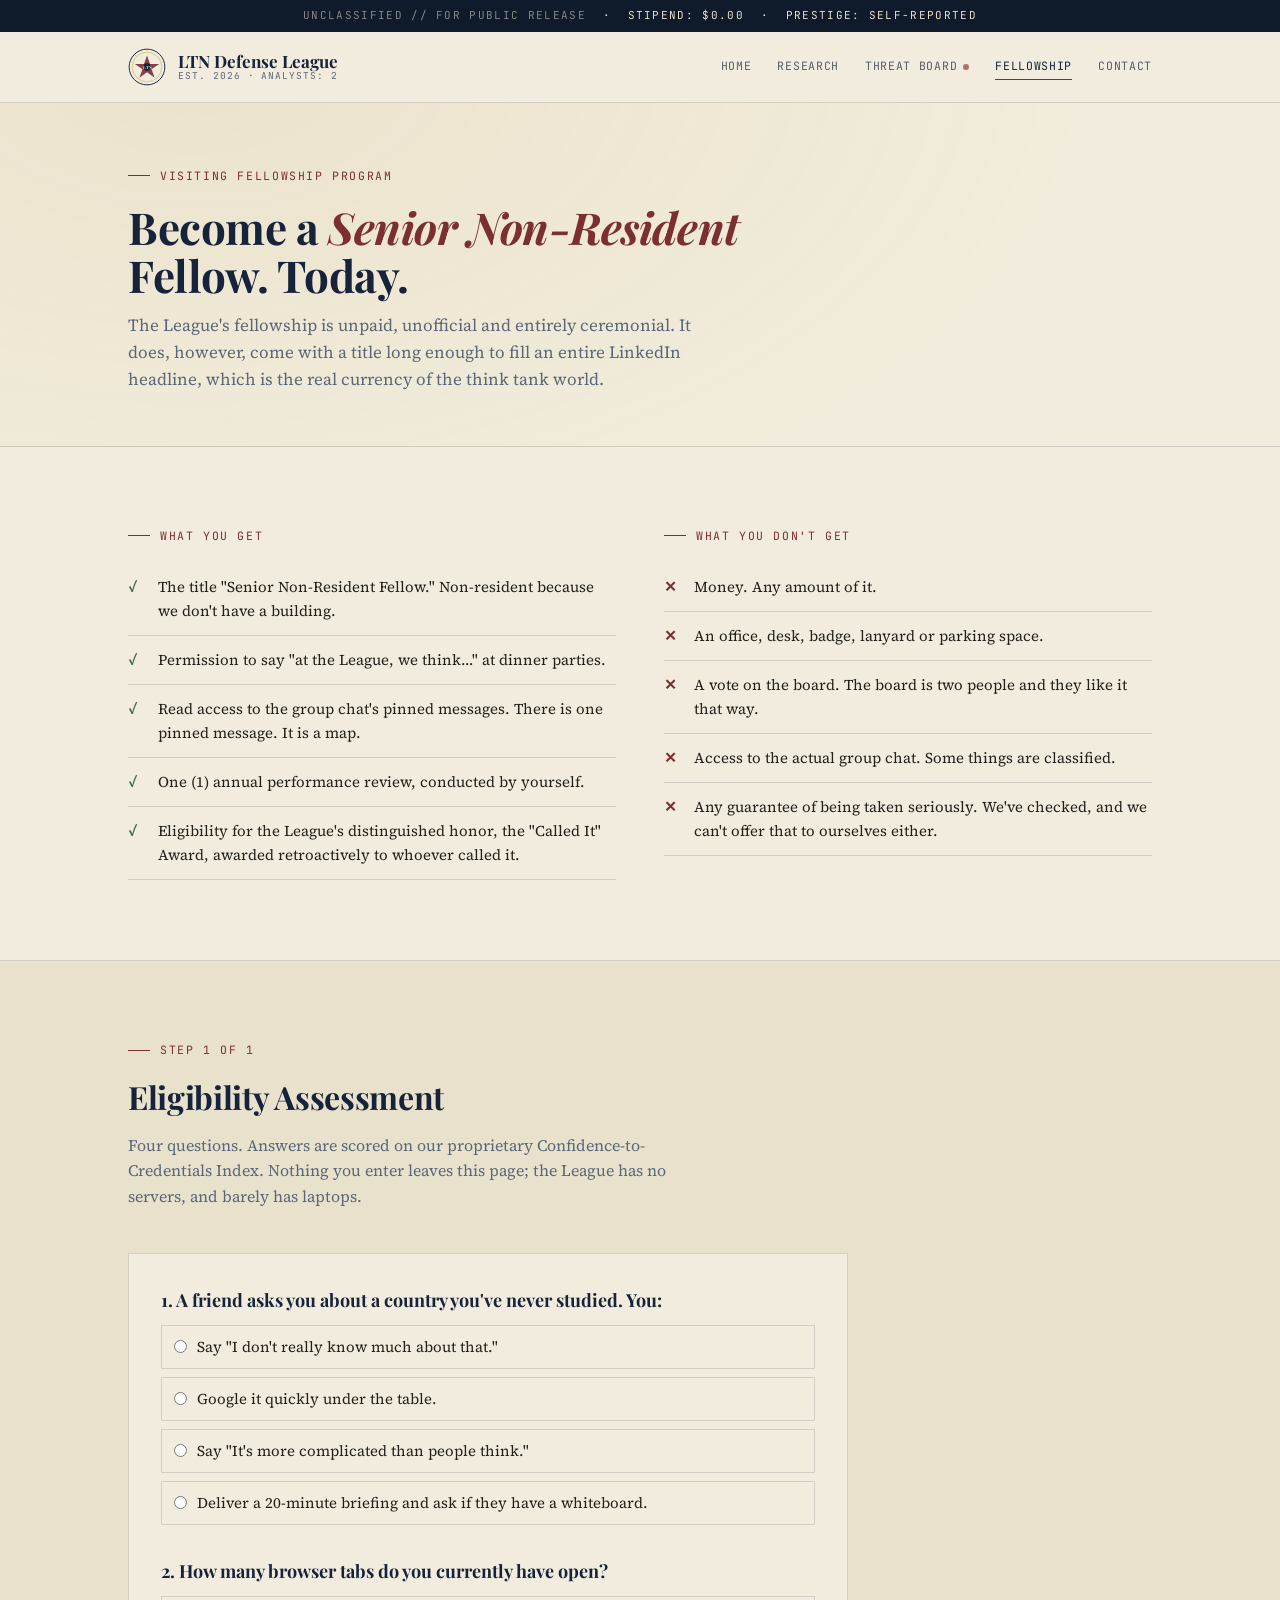
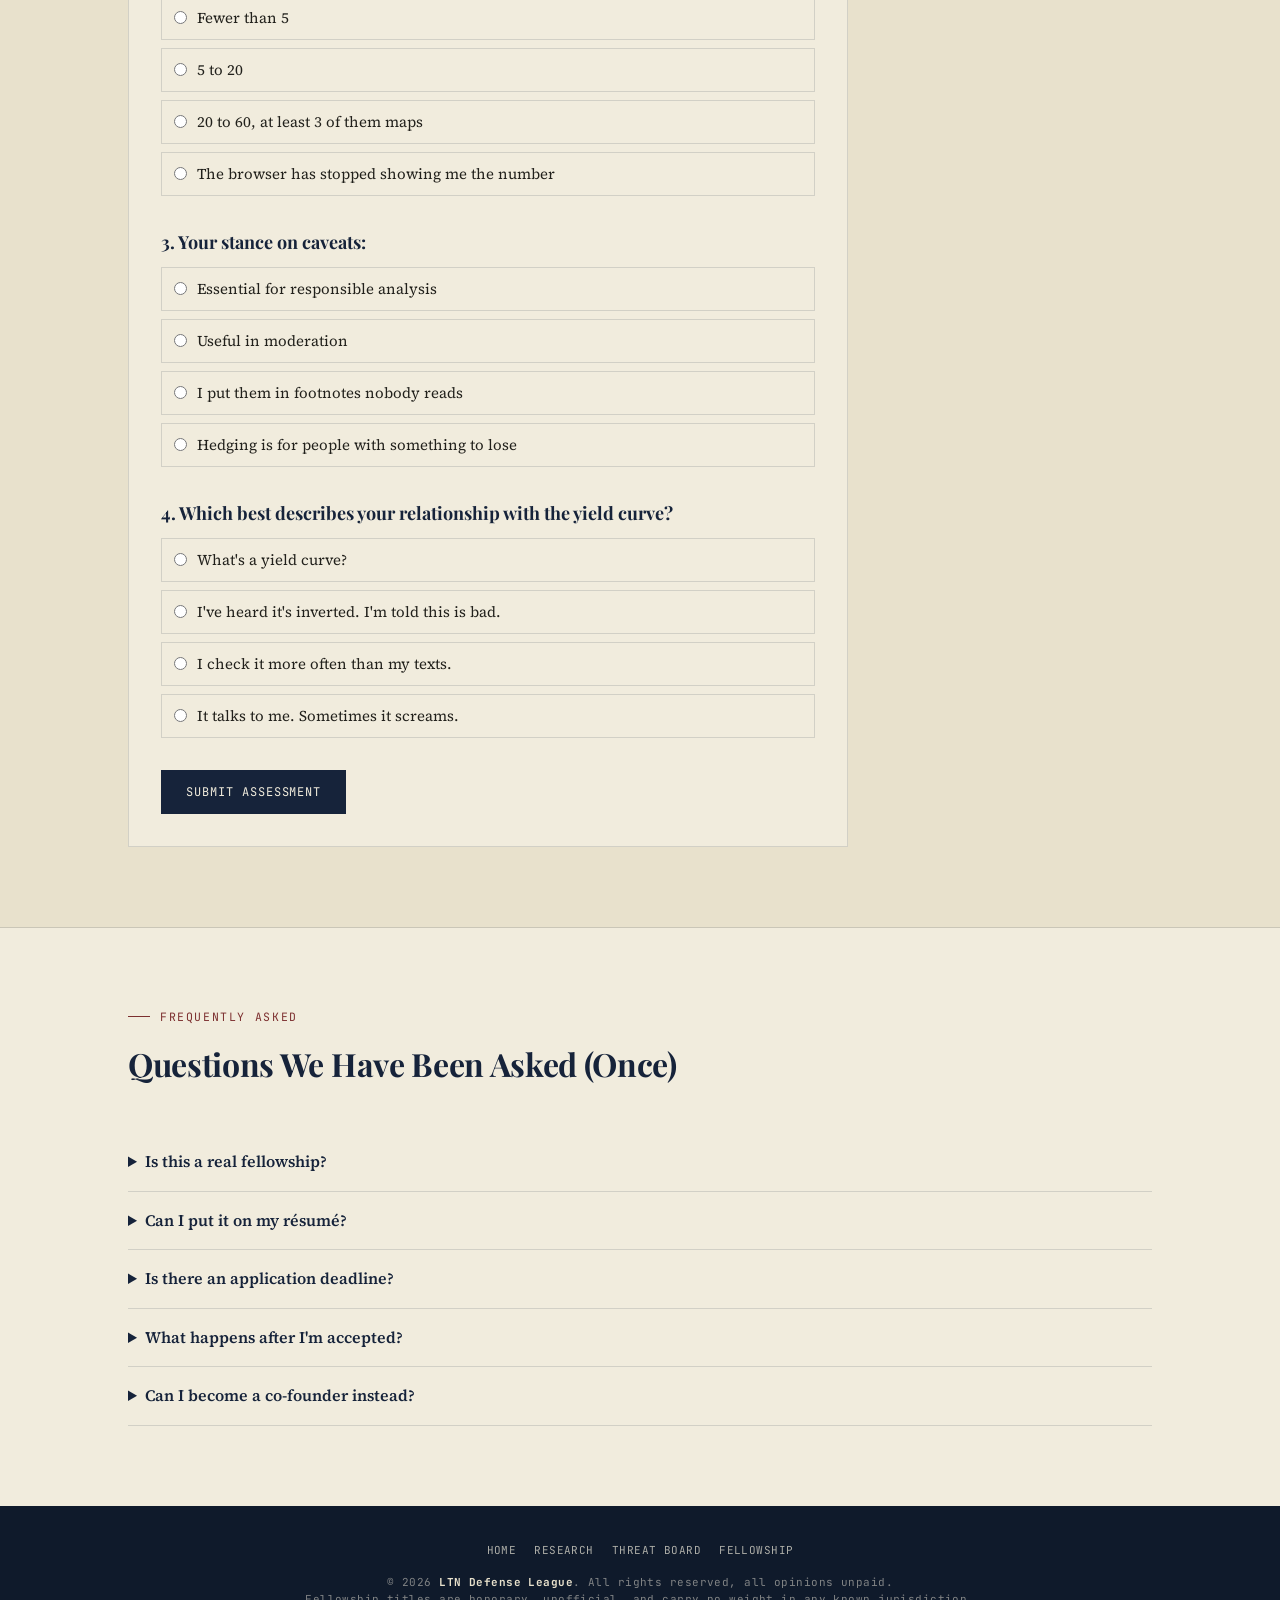
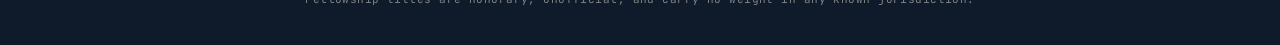
==== fellowship.html @ 0c13fc31 "Add files via upload" ====
<!DOCTYPE html>
<html lang="en">
<head>
<meta charset="UTF-8">
<meta name="viewport" content="width=device-width, initial-scale=1.0">
<title>Visiting Fellowship — LTN Defense League</title>
<meta name="description" content="The LTN Defense League's unpaid, unofficial, entirely ceremonial Visiting Fellowship. Take the eligibility quiz.">
<link rel="preconnect" href="https://fonts.googleapis.com">
<link href="https://fonts.googleapis.com/css2?family=Playfair+Display:ital,wght@0,500;0,600;0,700;0,800;1,500&family=Source+Serif+4:ital,opsz,wght@0,8..60,400;0,8..60,500;0,8..60,600;1,8..60,400&family=JetBrains+Mono:wght@400;500;700&display=swap" rel="stylesheet">
<link rel="stylesheet" href="styles.css">
</head>
<body>

  <div class="classband"><span>UNCLASSIFIED // FOR PUBLIC RELEASE</span> &nbsp;·&nbsp; STIPEND: $0.00 &nbsp;·&nbsp; PRESTIGE: SELF-REPORTED</div>

  <header>
    <div class="headerbar">
      <a class="brand" href="index.html">
        <svg class="seal" viewBox="0 0 100 100" aria-hidden="true">
          <circle cx="50" cy="50" r="47" fill="none" stroke="#16233a" stroke-width="2.5"/>
          <circle cx="50" cy="50" r="39" fill="none" stroke="#b8952f" stroke-width="1.2"/>
          <path d="M50 20 L58 42 L82 42 L62 56 L70 78 L50 64 L30 78 L38 56 L18 42 L42 42 Z" fill="#7c2f2f" opacity="0.9"/>
          <circle cx="50" cy="50" r="10" fill="#16233a"/>
          <text x="50" y="54" text-anchor="middle" font-family="Playfair Display, serif" font-weight="700" font-size="11" fill="#f1ecdd">LTN</text>
        </svg>
        <div class="brand-text">
          <div class="name">LTN Defense League</div>
          <div class="sub">Est. 2026 · Analysts: 2</div>
        </div>
      </a>
      <button class="navtoggle" aria-expanded="false">Menu</button>
      <nav class="main">
        <a href="index.html">Home</a>
        <a href="research.html">Research</a>
        <a href="threat-board.html" class="live">Threat Board</a>
        <a href="fellowship.html" class="active">Fellowship</a>
        <a href="index.html#contact">Contact</a>
      </nav>
    </div>
  </header>

  <section class="pagehero">
    <div class="wrap">
      <div class="eyebrow">Visiting Fellowship Program</div>
      <h1>Become a <em>Senior Non-Resident</em> Fellow. Today.</h1>
      <p>The League's fellowship is unpaid, unofficial and entirely ceremonial. It does, however, come with a title long enough to fill an entire LinkedIn headline, which is the real currency of the think tank world.</p>
    </div>
  </section>

  <section class="bordered">
    <div class="wrap two-col">
      <div>
        <div class="eyebrow">What You Get</div>
        <ul class="checklist">
          <li>The title "Senior Non-Resident Fellow." Non-resident because we don't have a building.</li>
          <li>Permission to say "at the League, we think…" at dinner parties.</li>
          <li>Read access to the group chat's pinned messages. There is one pinned message. It is a map.</li>
          <li>One (1) annual performance review, conducted by yourself.</li>
          <li>Eligibility for the League's distinguished honor, the "Called It" Award, awarded retroactively to whoever called it.</li>
        </ul>
      </div>
      <div>
        <div class="eyebrow">What You Don't Get</div>
        <ul class="checklist no">
          <li>Money. Any amount of it.</li>
          <li>An office, desk, badge, lanyard or parking space.</li>
          <li>A vote on the board. The board is two people and they like it that way.</li>
          <li>Access to the actual group chat. Some things are classified.</li>
          <li>Any guarantee of being taken seriously. We've checked, and we can't offer that to ourselves either.</li>
        </ul>
      </div>
    </div>
  </section>

  <section class="alt bordered">
    <div class="wrap">
      <div class="section-head">
        <div class="eyebrow">Step 1 of 1</div>
        <h2>Eligibility Assessment</h2>
        <p>Four questions. Answers are scored on our proprietary Confidence-to-Credentials Index. Nothing you enter leaves this page; the League has no servers, and barely has laptops.</p>
      </div>
      <form class="quiz" id="quiz">
        <fieldset>
          <legend>1. A friend asks you about a country you've never studied. You:</legend>
          <label><input type="radio" name="q1" value="0">Say "I don't really know much about that."</label>
          <label><input type="radio" name="q1" value="1">Google it quickly under the table.</label>
          <label><input type="radio" name="q1" value="2">Say "It's more complicated than people think."</label>
          <label><input type="radio" name="q1" value="3">Deliver a 20-minute briefing and ask if they have a whiteboard.</label>
        </fieldset>
        <fieldset>
          <legend>2. How many browser tabs do you currently have open?</legend>
          <label><input type="radio" name="q2" value="0">Fewer than 5</label>
          <label><input type="radio" name="q2" value="1">5 to 20</label>
          <label><input type="radio" name="q2" value="2">20 to 60, at least 3 of them maps</label>
          <label><input type="radio" name="q2" value="3">The browser has stopped showing me the number</label>
        </fieldset>
        <fieldset>
          <legend>3. Your stance on caveats:</legend>
          <label><input type="radio" name="q3" value="0">Essential for responsible analysis</label>
          <label><input type="radio" name="q3" value="1">Useful in moderation</label>
          <label><input type="radio" name="q3" value="2">I put them in footnotes nobody reads</label>
          <label><input type="radio" name="q3" value="3">Hedging is for people with something to lose</label>
        </fieldset>
        <fieldset>
          <legend>4. Which best describes your relationship with the yield curve?</legend>
          <label><input type="radio" name="q4" value="0">What's a yield curve?</label>
          <label><input type="radio" name="q4" value="1">I've heard it's inverted. I'm told this is bad.</label>
          <label><input type="radio" name="q4" value="2">I check it more often than my texts.</label>
          <label><input type="radio" name="q4" value="3">It talks to me. Sometimes it screams.</label>
        </fieldset>
        <button type="submit" class="btn solid">Submit Assessment</button>
        <div class="verdict" id="verdict" role="status" aria-live="polite">
          <h3></h3>
          <p></p>
        </div>
      </form>
    </div>
  </section>

  <section>
    <div class="wrap">
      <div class="section-head">
        <div class="eyebrow">Frequently Asked</div>
        <h2>Questions We Have Been Asked (Once)</h2>
      </div>
      <div class="faq">
        <details>
          <summary>Is this a real fellowship?</summary>
          <p>It is exactly as real as the League. Interpret that however you like.</p>
        </details>
        <details>
          <summary>Can I put it on my résumé?</summary>
          <p>We can't stop you. One of our co-founders has submitted roughly 1,000 résumés and can confirm that nobody checks.</p>
        </details>
        <details>
          <summary>Is there an application deadline?</summary>
          <p>Applications are accepted on a rolling basis, which is a professional way of saying we haven't thought about it.</p>
        </details>
        <details>
          <summary>What happens after I'm accepted?</summary>
          <p>Nothing. That's the beauty of it.</p>
        </details>
        <details>
          <summary>Can I become a co-founder instead?</summary>
          <p>The League will accept a third co-founder with a strong LinkedIn banner. Board approval required (estimated deliberation time: four minutes).</p>
        </details>
      </div>
    </div>
  </section>

  <footer>
    <div class="wrap">
      <nav>
        <a href="index.html">Home</a>
        <a href="research.html">Research</a>
        <a href="threat-board.html">Threat Board</a>
        <a href="fellowship.html">Fellowship</a>
      </nav>
      &copy; 2026 <strong>LTN Defense League</strong>. All rights reserved, all opinions unpaid.<br>
      Fellowship titles are honorary, unofficial, and carry no weight in any known jurisdiction.
    </div>
  </footer>

<script src="script.js"></script>
</body>
</html>
---- styles.css ----
:root{
  --navy: #16233a;
  --navy-deep: #0f1a2b;
  --parchment: #f1ecdd;
  --parchment-2: #e8e1cc;
  --maroon: #7c2f2f;
  --maroon-bright: #9c3b3b;
  --brass: #b8952f;
  --ink: #21201b;
  --slate: #5b6779;
  --green: #3d6b45;
  --rule: rgba(22,35,58,0.14);
}
*{box-sizing:border-box; margin:0; padding:0;}
html{scroll-behavior:smooth;}
body{
  background:var(--parchment);
  color:var(--ink);
  font-family:'Source Serif 4', serif;
  line-height:1.6;
  -webkit-font-smoothing:antialiased;
}
h1,h2,h3,h4{
  font-family:'Playfair Display', serif;
  font-weight:700;
  letter-spacing:-0.01em;
  color:var(--navy);
}
.mono{font-family:'JetBrains Mono', monospace; letter-spacing:0.04em;}
a{color:inherit;}
.wrap{max-width:1080px; margin:0 auto; padding:0 28px;}
@media (max-width:640px){ .wrap{padding:0 16px;} }

/* Classification banner */
.classband{
  background:var(--navy-deep);
  color:var(--parchment-2);
  font-family:'JetBrains Mono', monospace;
  font-size:11px;
  letter-spacing:0.12em;
  text-align:center;
  padding:7px 10px;
  text-transform:uppercase;
}
.classband span{opacity:0.55;}

/* Header */
header{
  background:var(--parchment);
  border-bottom:1px solid var(--rule);
  position:sticky; top:0; z-index:50;
}
.headerbar{
  display:flex; align-items:center; justify-content:space-between;
  padding:16px 28px;
  max-width:1080px; margin:0 auto;
}
@media (max-width:640px){ .headerbar{padding:12px 16px;} }
.brand{display:flex; align-items:center; gap:12px; text-decoration:none;}
.brand .seal{width:38px; height:38px; flex-shrink:0;}
.brand-text{line-height:1.1;}
.brand-text .name{font-family:'Playfair Display', serif; font-weight:700; font-size:17px; color:var(--navy);}
.brand-text .sub{font-family:'JetBrains Mono', monospace; font-size:9.5px; letter-spacing:0.1em; color:var(--slate); text-transform:uppercase;}
nav.main{display:flex; gap:26px; font-family:'JetBrains Mono', monospace; font-size:11.5px; letter-spacing:0.06em; text-transform:uppercase;}
nav.main a{text-decoration:none; color:var(--navy); opacity:0.7; transition:opacity .15s; padding:4px 0; border-bottom:1px solid transparent;}
nav.main a:hover{opacity:1;}
nav.main a.active{opacity:1; border-bottom-color:var(--maroon);}
nav.main a.live::after{content:''; display:inline-block; width:6px; height:6px; border-radius:50%; background:var(--maroon-bright); margin-left:6px; vertical-align:middle; animation:pulse 1.6s infinite;}
.navtoggle{display:none; background:none; border:1px solid var(--navy); color:var(--navy); font-family:'JetBrains Mono', monospace; font-size:11px; letter-spacing:0.08em; text-transform:uppercase; padding:8px 12px; cursor:pointer;}
@media (max-width:820px){
  .navtoggle{display:block;}
  nav.main{display:none; position:absolute; top:100%; left:0; right:0; flex-direction:column; gap:0; background:var(--parchment); border-bottom:1px solid var(--rule);}
  nav.main.open{display:flex;}
  nav.main a{padding:14px 16px; border-bottom:1px solid var(--rule);}
  nav.main a.active{border-bottom-color:var(--rule); color:var(--maroon);}
}
@keyframes pulse{0%,100%{opacity:1;} 50%{opacity:0.25;}}

/* Shared bits */
.eyebrow{
  font-family:'JetBrains Mono', monospace;
  font-size:11.5px; letter-spacing:0.14em; text-transform:uppercase;
  color:var(--maroon); margin-bottom:18px; display:flex; align-items:center; gap:10px;
}
.eyebrow::before{content:''; width:22px; height:1px; background:var(--maroon);}
.btn{
  display:inline-block; padding:13px 24px; font-family:'JetBrains Mono', monospace;
  font-size:12px; letter-spacing:0.08em; text-transform:uppercase; text-decoration:none;
  border:1px solid var(--navy); color:var(--navy); transition:all .15s; background:none; cursor:pointer;
}
.btn.solid{background:var(--navy); color:var(--parchment);}
.btn.solid:hover{background:var(--navy-deep);}
.btn:not(.solid):hover{background:var(--navy); color:var(--parchment);}
section{padding:80px 0;}
@media (max-width:640px){ section{padding:56px 0;} }
.section-head{margin-bottom:44px;}
.section-head .eyebrow{margin-bottom:12px;}
.section-head h2{font-size:32px;}
.section-head p{color:var(--slate); max-width:560px; font-size:16px; margin-top:10px;}
.section-foot{margin-top:32px;}
.bordered{border-bottom:1px solid var(--rule);}
.alt{background:var(--parchment-2);}

/* Page hero (inner pages) */
.pagehero{
  background:radial-gradient(ellipse 900px 500px at 15% -10%, rgba(184,149,47,0.10), transparent), var(--parchment);
  padding:64px 0 52px; border-bottom:1px solid var(--rule);
}
.pagehero h1{font-size:44px; line-height:1.08; margin-bottom:14px; max-width:720px;}
.pagehero h1 em{font-style:italic; color:var(--maroon);}
.pagehero p{font-size:17px; color:var(--slate); max-width:600px;}
@media (max-width:640px){ .pagehero h1{font-size:32px;} }

/* Home hero */
.hero{
  background:radial-gradient(ellipse 900px 500px at 15% -10%, rgba(184,149,47,0.10), transparent), var(--parchment);
  padding:88px 0 72px;
  border-bottom:1px solid var(--rule);
}
.hero-inner{display:grid; grid-template-columns:1fr auto; gap:48px; align-items:center;}
.hero h1{font-size:52px; line-height:1.06; margin-bottom:20px; max-width:640px;}
.hero h1 em{font-style:italic; color:var(--maroon);}
.hero p.lede{font-size:18px; color:var(--slate); max-width:520px; margin-bottom:28px;}
.hero-actions{display:flex; gap:16px; flex-wrap:wrap;}
.seal-block{text-align:center; flex-shrink:0;}
.seal-big{width:150px; height:150px;}
.seal-caption{font-family:'JetBrains Mono', monospace; font-size:9.5px; letter-spacing:0.1em; color:var(--slate); margin-top:10px; text-transform:uppercase;}
@media (max-width:820px){
  .hero{padding:56px 0 48px;}
  .hero-inner{grid-template-columns:1fr;}
  .hero h1{font-size:36px;}
  .seal-block{order:-1;}
  .seal-big{width:96px; height:96px;}
}

/* Stat strip */
.statstrip{background:var(--navy); color:var(--parchment); border-bottom:1px solid rgba(255,255,255,0.08);}
.stats{display:grid; grid-template-columns:repeat(4,1fr); padding:26px 0;}
.stat{text-align:center; border-left:1px solid rgba(255,255,255,0.12); padding:0 12px;}
.stat:first-child{border-left:none;}
.stat .num{font-family:'Playfair Display', serif; font-weight:800; font-size:30px; color:var(--brass); font-variant-numeric:tabular-nums;}
.stat .label{font-family:'JetBrains Mono', monospace; font-size:10px; letter-spacing:0.08em; text-transform:uppercase; color:rgba(241,236,221,0.65); margin-top:4px;}
@media (max-width:640px){
  .stats{grid-template-columns:repeat(2,1fr); row-gap:20px;}
  .stat:nth-child(3){border-left:none;}
}

/* Mission */
.mission-grid{display:grid; grid-template-columns:1.1fr 0.9fr; gap:56px; align-items:start;}
.mission blockquote{
  font-family:'Playfair Display', serif; font-style:italic; font-weight:500;
  font-size:24px; line-height:1.4; color:var(--navy); border-left:3px solid var(--maroon);
  padding-left:22px; margin-bottom:22px;
}
.mission p{color:#3a3a35; font-size:16px; margin-bottom:14px;}
.doctrine-list{list-style:none;}
.doctrine-list li{display:flex; gap:14px; padding:16px 0; border-bottom:1px solid var(--rule);}
.doctrine-list li:last-child{border-bottom:none;}
.doctrine-list .idx{font-family:'JetBrains Mono', monospace; color:var(--maroon); font-weight:700; font-size:13px; flex-shrink:0; width:20px;}
.doctrine-list strong{display:block; color:var(--navy); font-size:15.5px; margin-bottom:3px;}
.doctrine-list span{color:var(--slate); font-size:14px;}
@media (max-width:820px){ .mission-grid{grid-template-columns:1fr; gap:32px;} }

/* Scholars */
.scholar-grid{display:grid; grid-template-columns:1fr 1fr; gap:32px;}
@media (max-width:820px){ .scholar-grid{grid-template-columns:1fr;} }
.scholar-card{background:var(--parchment); border:1px solid var(--rule); padding:32px; position:relative;}
@media (max-width:640px){ .scholar-card{padding:22px;} }
.scholar-top{display:flex; gap:18px; align-items:flex-start; margin-bottom:18px;}
.avatar{
  width:64px; height:64px; border-radius:50%; flex-shrink:0;
  background:var(--navy); display:flex; align-items:center; justify-content:center;
  font-family:'Playfair Display', serif; font-weight:700; color:var(--brass); font-size:22px;
  border:2px solid var(--brass);
}
.scholar-name{font-size:20px; margin-bottom:2px;}
.scholar-title{font-family:'JetBrains Mono', monospace; font-size:11px; color:var(--maroon); letter-spacing:0.04em; text-transform:uppercase;}
.scholar-card p{font-size:15px; color:#3f3f38; margin-bottom:12px;}
.fieldnotes{margin-top:14px; border-top:1px dashed var(--rule); padding-top:14px;}
.fieldnotes dt{font-family:'JetBrains Mono', monospace; font-size:10px; letter-spacing:0.08em; text-transform:uppercase; color:var(--slate);}
.fieldnotes dd{font-size:14px; color:#3f3f38; margin-bottom:8px;}
.cred-row{display:flex; flex-wrap:wrap; gap:8px; margin-top:16px;}
.cred{
  font-family:'JetBrains Mono', monospace; font-size:10px; letter-spacing:0.05em;
  text-transform:uppercase; border:1px solid var(--rule); padding:5px 10px; color:var(--slate);
}

/* Publications list */
.pub-list{border-top:1px solid var(--rule);}
.pub{
  display:grid; grid-template-columns:70px 1fr auto; gap:20px; align-items:baseline;
  padding:24px 0; border-bottom:1px solid var(--rule);
}
.pub .pnum{font-family:'JetBrains Mono', monospace; color:var(--maroon); font-size:13px;}
.pub .ptitle{font-size:18px; color:var(--navy); font-weight:600; margin-bottom:6px;}
.pub .pabs{font-size:14px; color:var(--slate);}
.pub .ptag{font-family:'JetBrains Mono', monospace; font-size:10px; color:var(--slate); text-transform:uppercase; white-space:nowrap;}
.pub .pprog{font-family:'JetBrains Mono', monospace; font-size:10px; letter-spacing:0.06em; text-transform:uppercase; color:var(--brass); margin-bottom:4px; display:block;}
.pub details{margin-top:10px;}
.pub summary{cursor:pointer; font-family:'JetBrains Mono', monospace; font-size:11px; letter-spacing:0.06em; text-transform:uppercase; color:var(--maroon); list-style:none;}
.pub summary::-webkit-details-marker{display:none;}
.pub summary::before{content:'+ ';}
.pub details[open] summary::before{content:'− ';}
.judgments{margin-top:12px; background:var(--parchment-2); border-left:3px solid var(--navy); padding:16px 18px;}
.judgments h4{font-family:'JetBrains Mono', monospace; font-size:10.5px; letter-spacing:0.1em; text-transform:uppercase; color:var(--navy); margin-bottom:8px;}
.judgments ul{list-style:none;}
.judgments li{font-size:14.5px; color:#3a3a35; padding:5px 0;}
.judgments .conf{font-family:'JetBrains Mono', monospace; font-size:10px; text-transform:uppercase; letter-spacing:0.05em; padding:2px 6px; margin-right:8px; border:1px solid var(--rule); color:var(--maroon); white-space:nowrap;}
@media (max-width:640px){ .pub{grid-template-columns:1fr; gap:6px;} .pub .ptag{justify-self:flex-start;} }

.filters{display:flex; flex-wrap:wrap; gap:10px; margin-bottom:28px;}
.filter{
  font-family:'JetBrains Mono', monospace; font-size:11px; letter-spacing:0.06em; text-transform:uppercase;
  border:1px solid var(--rule); background:none; color:var(--navy); padding:8px 14px; cursor:pointer;
}
.filter.on{background:var(--navy); color:var(--parchment); border-color:var(--navy);}

/* Press */
.press{background:var(--navy); color:var(--parchment-2);}
.press .eyebrow{color:var(--brass);}
.press .eyebrow::before{background:var(--brass);}
.press .section-head h2{color:var(--parchment);}
.press .section-head p{color:rgba(241,236,221,0.6);}
.press-grid{display:grid; grid-template-columns:1fr 1.3fr; gap:32px; align-items:stretch;}
@media (max-width:820px){ .press-grid{grid-template-columns:1fr;} }
.press-box{border:1px dashed rgba(241,236,221,0.3); padding:44px; text-align:center; display:flex; flex-direction:column; justify-content:center;}
.press-box .big{font-family:'Playfair Display', serif; font-weight:800; font-size:46px; color:var(--brass); margin-bottom:8px;}
.press-box p{color:rgba(241,236,221,0.7); font-size:15px; max-width:480px; margin:0 auto;}
.asnot{border:1px solid rgba(241,236,221,0.15); padding:28px;}
.asnot h3{color:var(--parchment); font-size:18px; margin-bottom:16px;}
.asnot-logos{display:grid; grid-template-columns:repeat(3,1fr); gap:12px; margin-bottom:18px;}
.asnot-logos div{border:1px dashed rgba(241,236,221,0.25); padding:18px 6px; text-align:center; font-family:'JetBrains Mono', monospace; font-size:10px; letter-spacing:0.06em; text-transform:uppercase; color:rgba(241,236,221,0.45);}
.asnot ul{list-style:none;}
.asnot li{font-size:14.5px; color:rgba(241,236,221,0.75); padding:7px 0; border-top:1px solid rgba(241,236,221,0.1);}
.asnot li b{color:var(--brass); font-family:'JetBrains Mono', monospace; font-size:11px; font-weight:500; letter-spacing:0.05em; margin-right:8px;}

/* Contact */
.contact-grid{display:grid; grid-template-columns:1fr 1fr; gap:32px;}
@media (max-width:820px){ .contact-grid{grid-template-columns:1fr;} }
.contact-card{border:1px solid var(--rule); padding:30px;}
.contact-card h3{font-size:19px; margin-bottom:10px;}
.contact-card p{font-size:14.5px; color:var(--slate); margin-bottom:6px;}
.status{
  display:inline-block; margin-top:14px; font-family:'JetBrains Mono', monospace;
  font-size:10.5px; letter-spacing:0.06em; text-transform:uppercase; padding:6px 12px;
  background:rgba(124,47,47,0.08); color:var(--maroon); border:1px solid rgba(124,47,47,0.25);
}

/* Teaser band (home -> threat board) */
.teaser{display:grid; grid-template-columns:auto 1fr auto; gap:28px; align-items:center; border:1px solid var(--rule); background:var(--parchment); padding:26px 30px;}
.teaser .lvl{font-family:'Playfair Display', serif; font-weight:800; font-size:44px; color:var(--maroon); line-height:1;}
.teaser .lvl small{display:block; font-family:'JetBrains Mono', monospace; font-size:10px; font-weight:400; letter-spacing:0.1em; color:var(--slate); margin-top:6px;}
.teaser h3{font-size:20px; margin-bottom:4px;}
.teaser p{color:var(--slate); font-size:14.5px;}
@media (max-width:720px){ .teaser{grid-template-columns:1fr; gap:14px;} }

/* Wire ticker */
.ticker{background:var(--maroon); color:var(--parchment); overflow:hidden; white-space:nowrap; font-family:'JetBrains Mono', monospace; font-size:12px; letter-spacing:0.04em;}
.ticker-inner{display:inline-block; padding:9px 0; animation:crawl 70s linear infinite;}
.ticker-inner span{margin:0 28px;}
.ticker-inner span::before{content:'■ '; color:var(--brass);}
@keyframes crawl{from{transform:translateX(0);} to{transform:translateX(-50%);}}
@media (prefers-reduced-motion:reduce){ .ticker-inner{animation:none;} nav.main a.live::after{animation:none;} }

/* Threat board */
.board{display:grid; grid-template-columns:repeat(12,1fr); gap:20px;}
.panel{background:var(--parchment); border:1px solid var(--rule); padding:24px; grid-column:span 6; position:relative;}
.panel.wide{grid-column:span 12;}
.panel.third{grid-column:span 4;}
@media (max-width:820px){ .panel, .panel.third{grid-column:span 12;} }
.panel-label{font-family:'JetBrains Mono', monospace; font-size:10.5px; letter-spacing:0.12em; text-transform:uppercase; color:var(--slate); margin-bottom:14px; display:flex; justify-content:space-between; gap:12px;}
.livedot{color:var(--maroon-bright);}
.livedot::before{content:''; display:inline-block; width:7px; height:7px; border-radius:50%; background:var(--maroon-bright); margin-right:6px; vertical-align:middle; animation:pulse 1.6s infinite;}
.con-scale{display:grid; grid-template-columns:repeat(5,1fr); gap:6px; margin-bottom:18px;}
.con-scale div{padding:14px 4px; text-align:center; font-family:'JetBrains Mono', monospace; font-size:12px; border:1px solid var(--rule); color:var(--slate); opacity:0.5;}
.con-scale div.on{opacity:1; color:var(--parchment); border-color:transparent; font-weight:700;}
.con-title{font-size:24px; margin-bottom:6px;}
.con-desc{color:var(--slate); font-size:15px;}
.bignum{font-family:'Playfair Display', serif; font-weight:800; font-size:40px; color:var(--navy); line-height:1.1; font-variant-numeric:tabular-nums;}
.bignum.brass{color:var(--brass);}
.subnum{font-size:14px; color:var(--slate); margin-top:6px;}
.analyst{display:flex; gap:14px; align-items:flex-start; padding:14px 0; border-top:1px solid var(--rule);}
.panel-label + .analyst{border-top:none; padding-top:0;}
.analyst .avatar{width:44px; height:44px; font-size:15px;}
.analyst strong{display:block; color:var(--navy); font-size:15.5px;}
.analyst .doing{font-size:14px; color:var(--slate);}
.analyst .badge{display:inline-block; font-family:'JetBrains Mono', monospace; font-size:9.5px; letter-spacing:0.08em; text-transform:uppercase; padding:3px 7px; margin-top:6px; border:1px solid var(--rule); color:var(--green);}
.gauge{height:10px; background:var(--parchment-2); border:1px solid var(--rule); position:relative; margin:16px 0 8px;}
.gauge-fill{position:absolute; top:0; bottom:0; left:0; background:linear-gradient(90deg, var(--green), var(--brass), var(--maroon)); transition:width .8s ease;}
.gauge-scale{display:flex; justify-content:space-between; font-family:'JetBrains Mono', monospace; font-size:9.5px; letter-spacing:0.06em; text-transform:uppercase; color:var(--slate);}
canvas.spark{width:100%; height:90px; display:block; margin-top:12px;}
.log{list-style:none; font-size:14.5px;}
.log li{display:grid; grid-template-columns:90px 1fr; gap:14px; padding:10px 0; border-top:1px solid var(--rule);}
.log li:first-child{border-top:none;}
.log time{font-family:'JetBrains Mono', monospace; font-size:11px; color:var(--maroon); padding-top:2px;}
@media (max-width:640px){ .log li{grid-template-columns:1fr; gap:2px;} }

/* Fellowship */
.two-col{display:grid; grid-template-columns:1fr 1fr; gap:48px;}
@media (max-width:820px){ .two-col{grid-template-columns:1fr; gap:32px;} }
.checklist{list-style:none;}
.checklist li{padding:12px 0 12px 30px; border-bottom:1px solid var(--rule); position:relative; font-size:15px;}
.checklist li::before{content:'✓'; position:absolute; left:0; color:var(--green); font-weight:700;}
.checklist.no li::before{content:'✕'; color:var(--maroon);}
.quiz{background:var(--parchment); border:1px solid var(--rule); padding:32px; max-width:720px;}
@media (max-width:640px){ .quiz{padding:22px;} }
.quiz fieldset{border:none; margin-bottom:24px;}
.quiz legend{font-family:'Playfair Display', serif; font-weight:700; color:var(--navy); font-size:18px; margin-bottom:10px;}
.quiz label{display:flex; gap:10px; align-items:flex-start; padding:9px 12px; border:1px solid var(--rule); margin-bottom:8px; cursor:pointer; font-size:15px;}
.quiz label:hover{background:var(--parchment-2);}
.quiz input{margin-top:5px; accent-color:var(--navy);}
.verdict{display:none; margin-top:24px; border-left:3px solid var(--maroon); background:var(--parchment-2); padding:20px 22px;}
.verdict.show{display:block;}
.verdict h3{font-size:22px; margin-bottom:6px;}
.verdict p{color:#3a3a35;}
.faq details{border-bottom:1px solid var(--rule); padding:16px 0;}
.faq summary{cursor:pointer; font-weight:600; color:var(--navy); font-size:16px;}
.faq details p{margin-top:8px; color:var(--slate); font-size:15px;}

/* Footer */
footer{
  background:var(--navy-deep); color:rgba(241,236,221,0.5);
  padding:36px 0; font-family:'JetBrains Mono', monospace; font-size:11px;
  text-align:center; letter-spacing:0.04em;
}
footer strong{color:var(--parchment-2);}
footer nav{display:flex; justify-content:center; flex-wrap:wrap; gap:18px; margin-bottom:14px; text-transform:uppercase;}
footer nav a{text-decoration:none; color:rgba(241,236,221,0.7);}
footer nav a:hover{color:var(--parchment);}
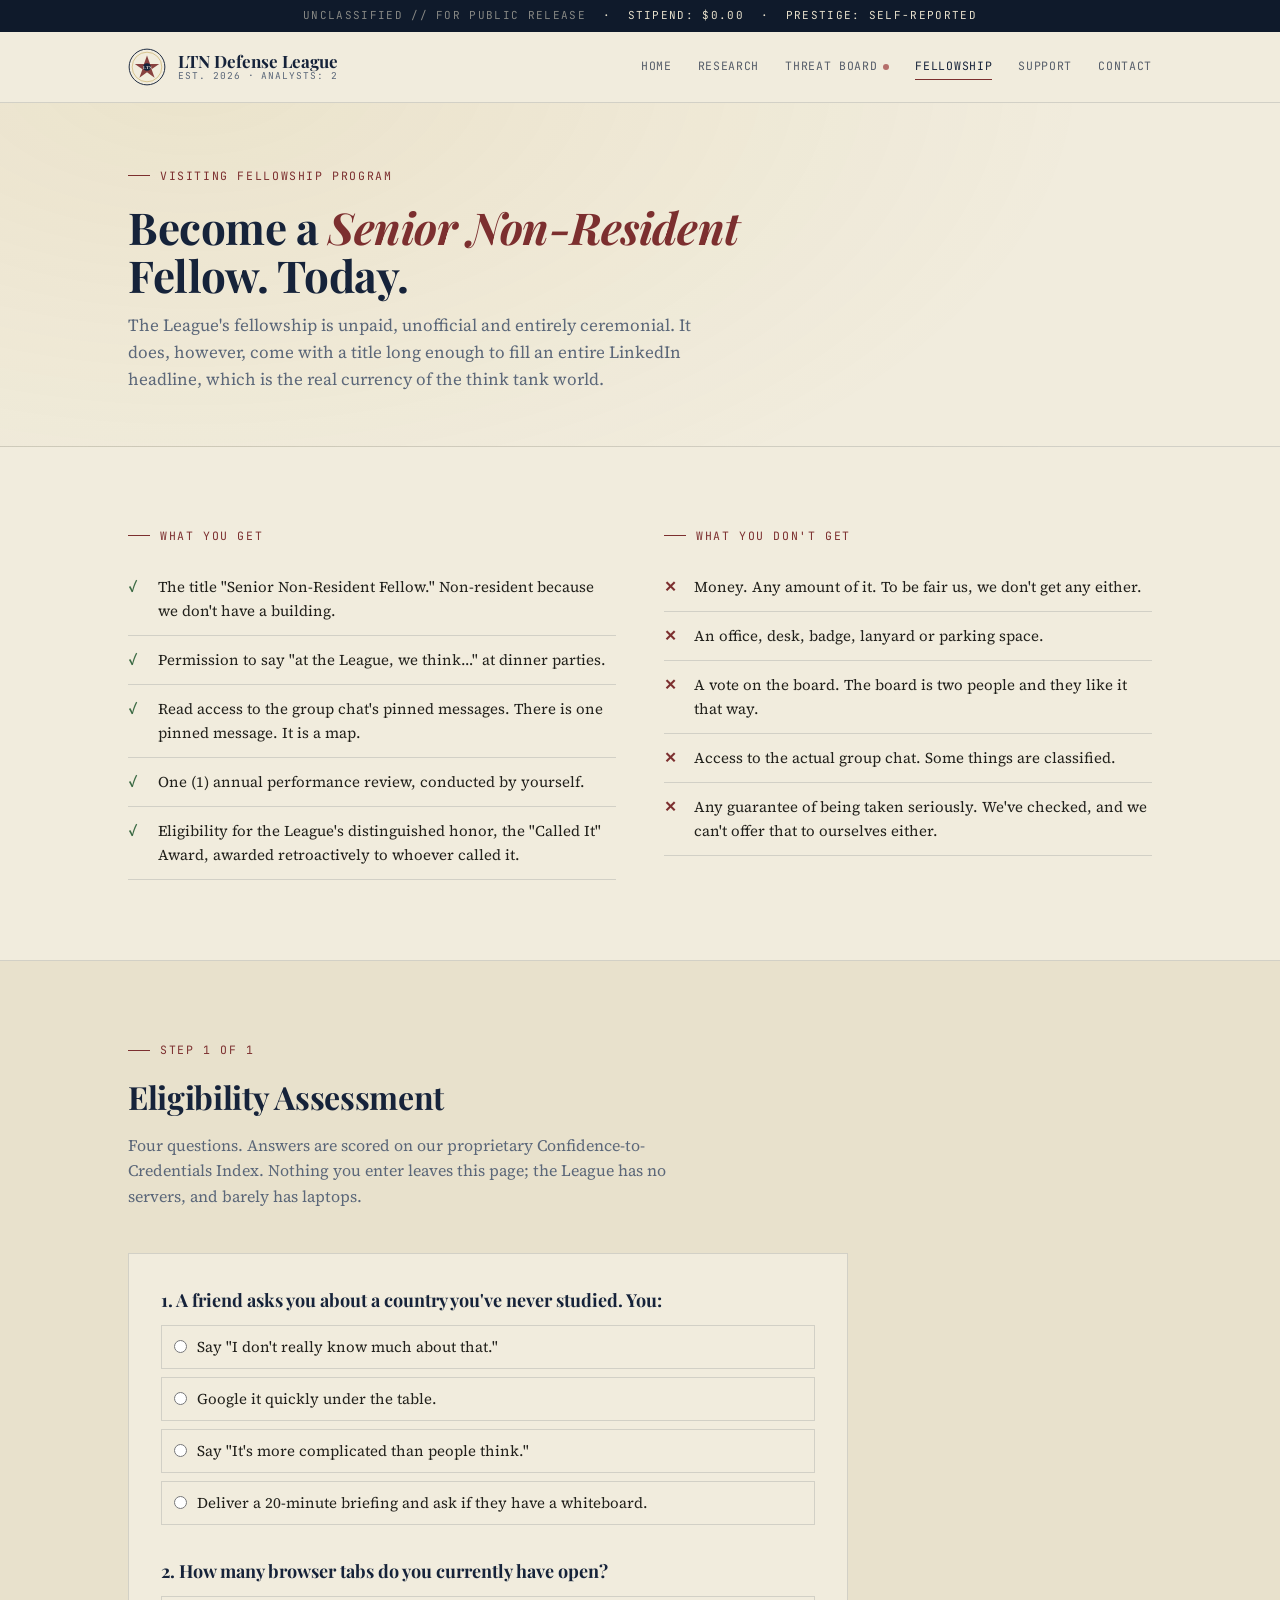
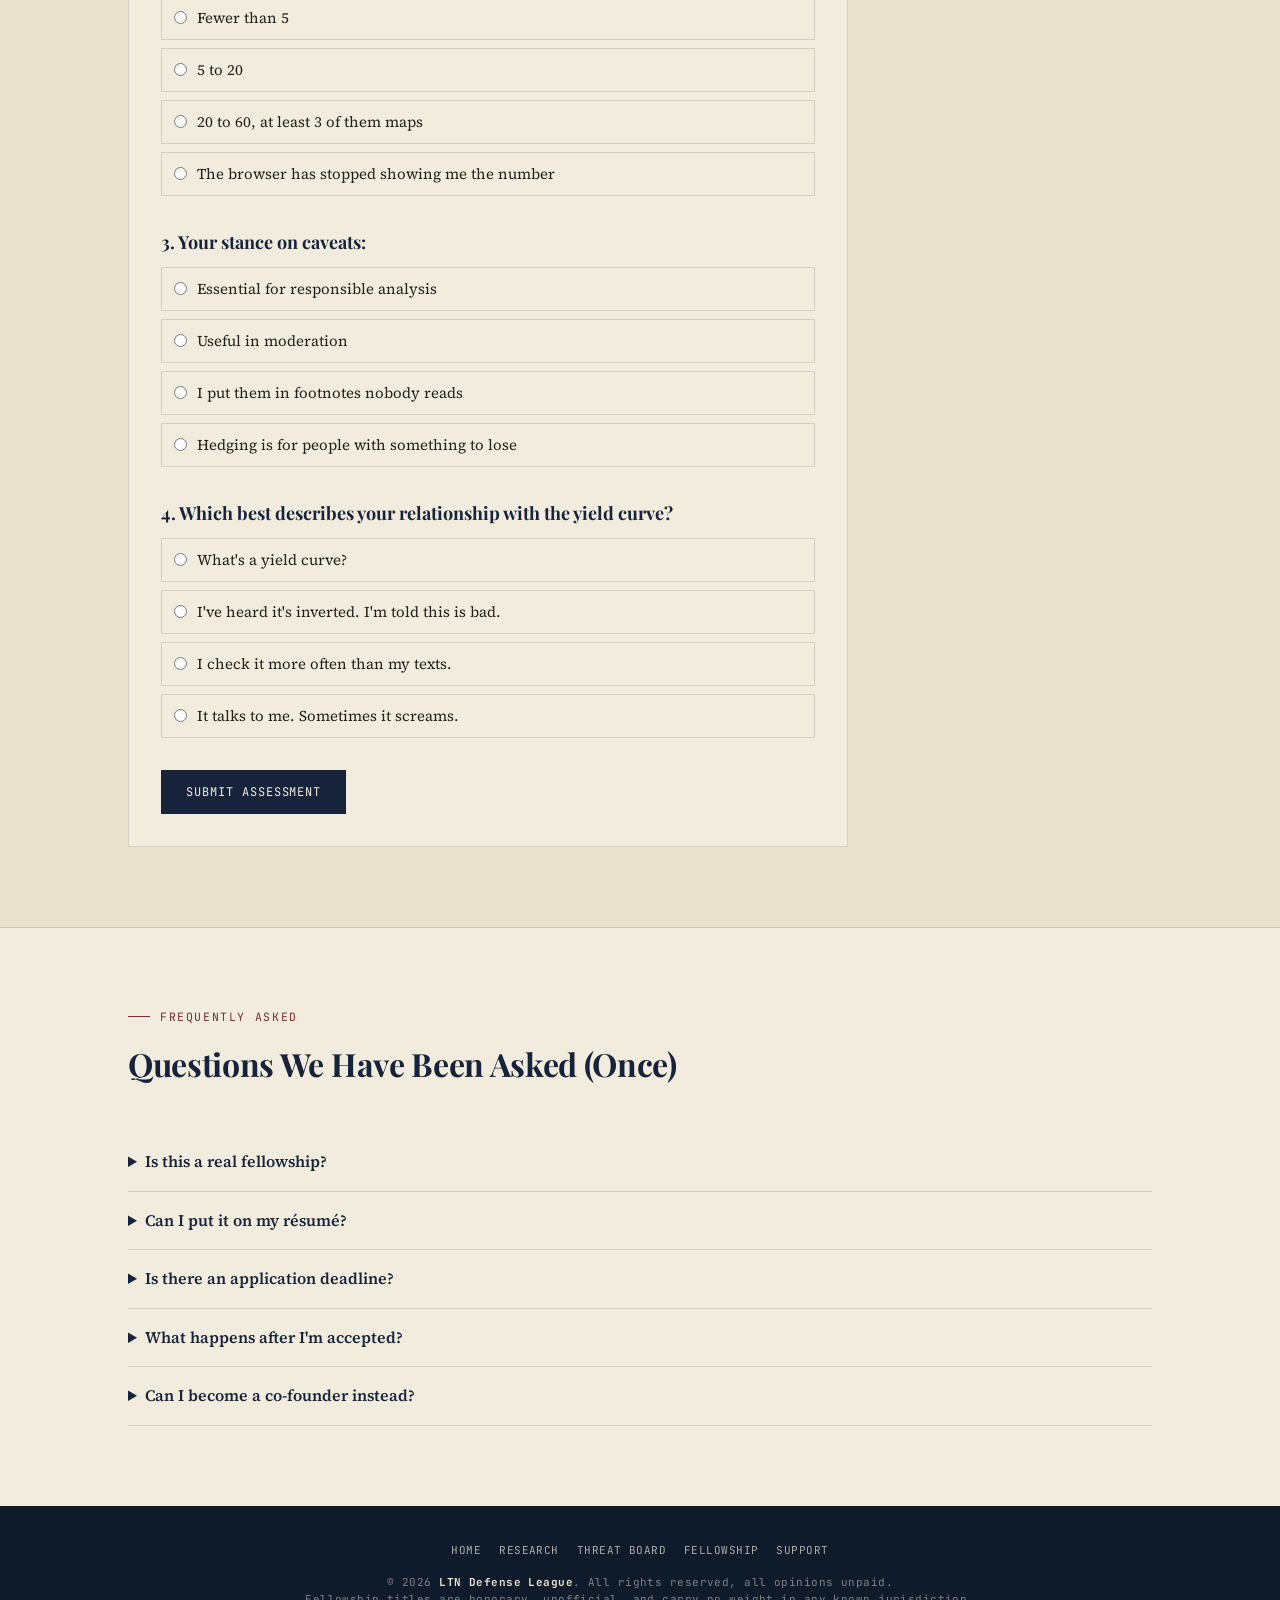
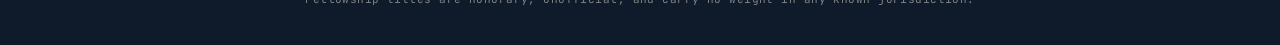
==== commit 0769348d: "Add files via upload" ====
--- a/fellowship.html
+++ b/fellowship.html
@@ -34,6 +34,7 @@
         <a href="research.html">Research</a>
         <a href="threat-board.html" class="live">Threat Board</a>
         <a href="fellowship.html" class="active">Fellowship</a>
+        <a href="support.html">Support</a>
         <a href="index.html#contact">Contact</a>
       </nav>
     </div>
@@ -62,7 +63,7 @@
       <div>
         <div class="eyebrow">What You Don't Get</div>
         <ul class="checklist no">
-          <li>Money. Any amount of it.</li>
+          <li>Money. Any amount of it. To be fair us, we don't get any either.</li>
           <li>An office, desk, badge, lanyard or parking space.</li>
           <li>A vote on the board. The board is two people and they like it that way.</li>
           <li>Access to the actual group chat. Some things are classified.</li>
@@ -155,6 +156,7 @@
         <a href="research.html">Research</a>
         <a href="threat-board.html">Threat Board</a>
         <a href="fellowship.html">Fellowship</a>
+      <a href="support.html">Support</a>
       </nav>
       &copy; 2026 <strong>LTN Defense League</strong>. All rights reserved, all opinions unpaid.<br>
       Fellowship titles are honorary, unofficial, and carry no weight in any known jurisdiction.
--- a/styles.css
+++ b/styles.css
@@ -327,3 +327,16 @@
 footer nav{display:flex; justify-content:center; flex-wrap:wrap; gap:18px; margin-bottom:14px; text-transform:uppercase;}
 footer nav a{text-decoration:none; color:rgba(241,236,221,0.7);}
 footer nav a:hover{color:var(--parchment);}
+
+/* Support page */
+.tiers{display:grid; grid-template-columns:repeat(4,1fr); gap:20px;}
+@media (max-width:900px){ .tiers{grid-template-columns:repeat(2,1fr);} }
+@media (max-width:560px){ .tiers{grid-template-columns:1fr;} }
+.tier{border:1px solid var(--rule); background:var(--parchment); padding:26px;}
+.tier.featured{background:var(--navy); border-color:var(--navy);}
+.tier.featured h3{color:var(--parchment);}
+.tier.featured p{color:rgba(241,236,221,0.7);}
+.tier-amt{font-family:'Playfair Display', serif; font-weight:800; font-size:34px; color:var(--brass); line-height:1.1; margin-bottom:8px;}
+.tier h3{font-size:18px; margin-bottom:8px;}
+.tier p{font-size:14.5px; color:var(--slate);}
+.fineprint{margin-top:28px; max-width:640px; font-size:13.5px; color:var(--slate); border-top:1px solid var(--rule); padding-top:16px;}
